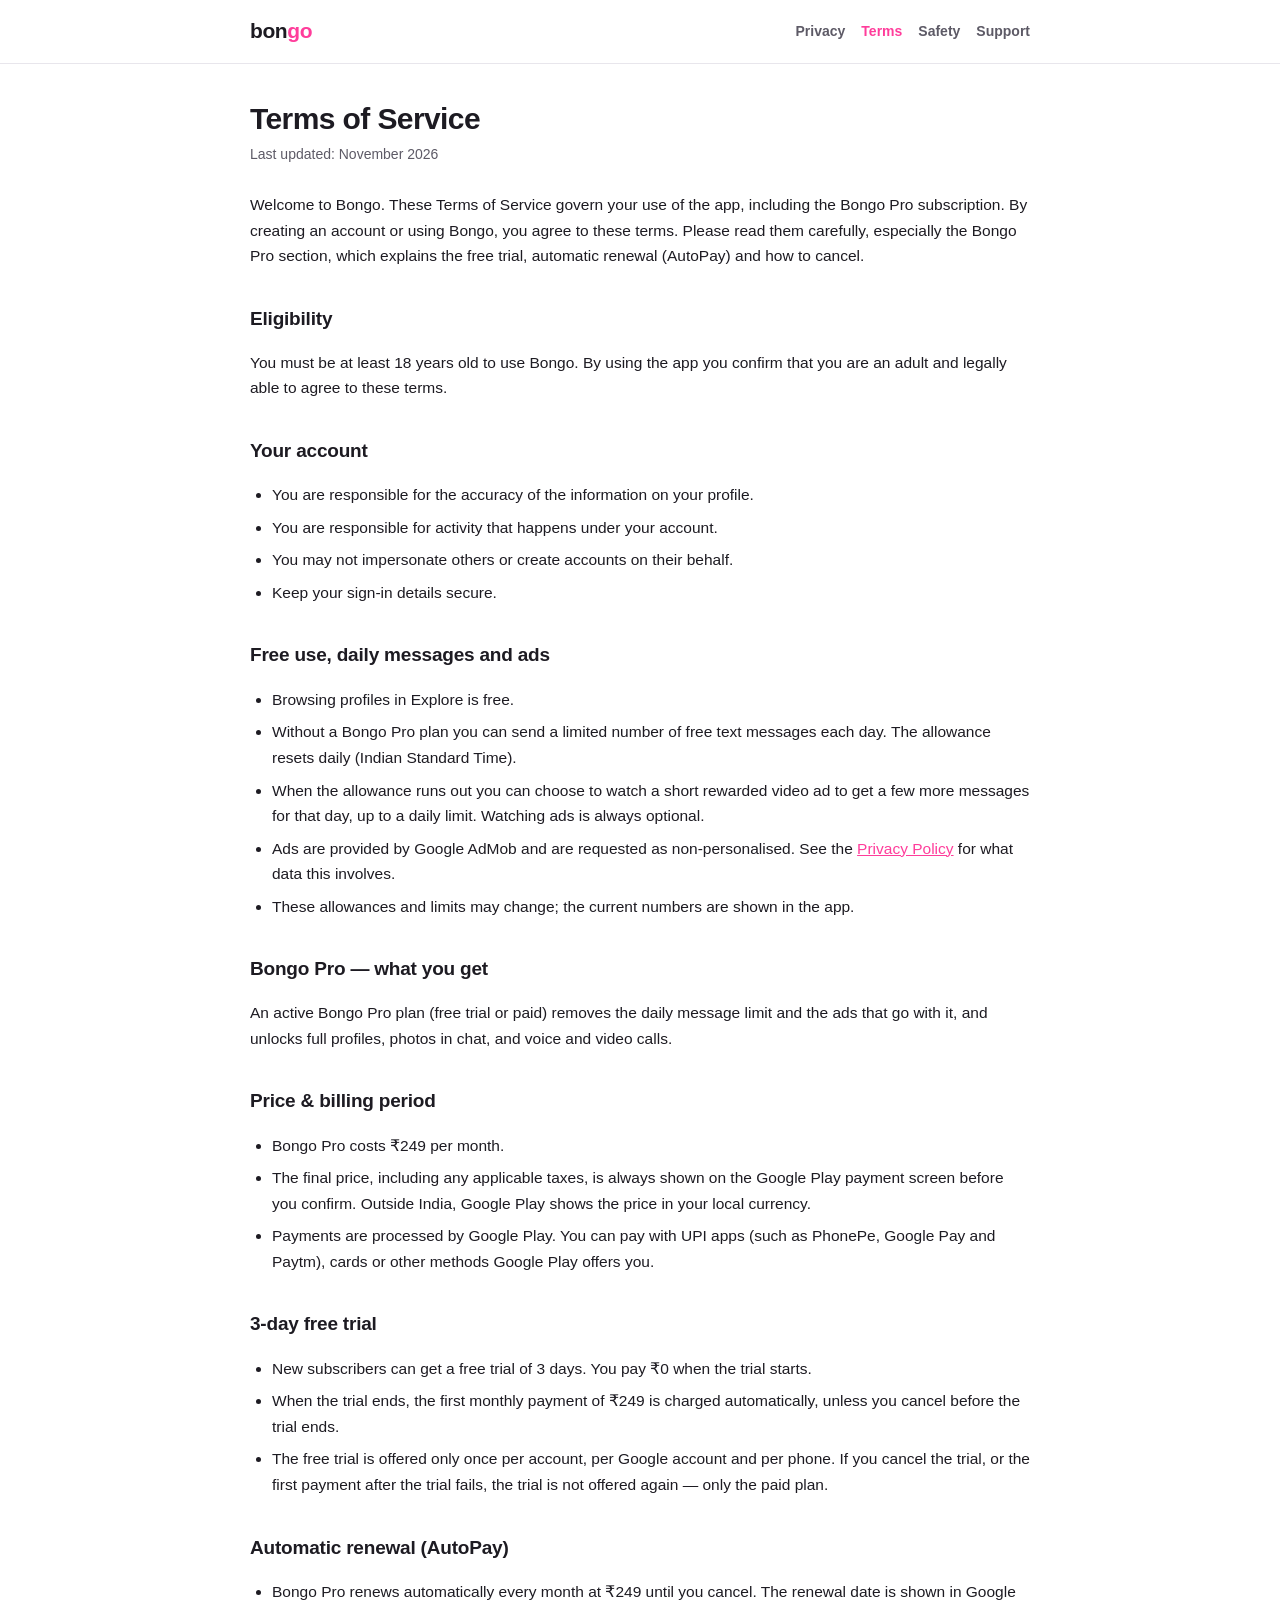
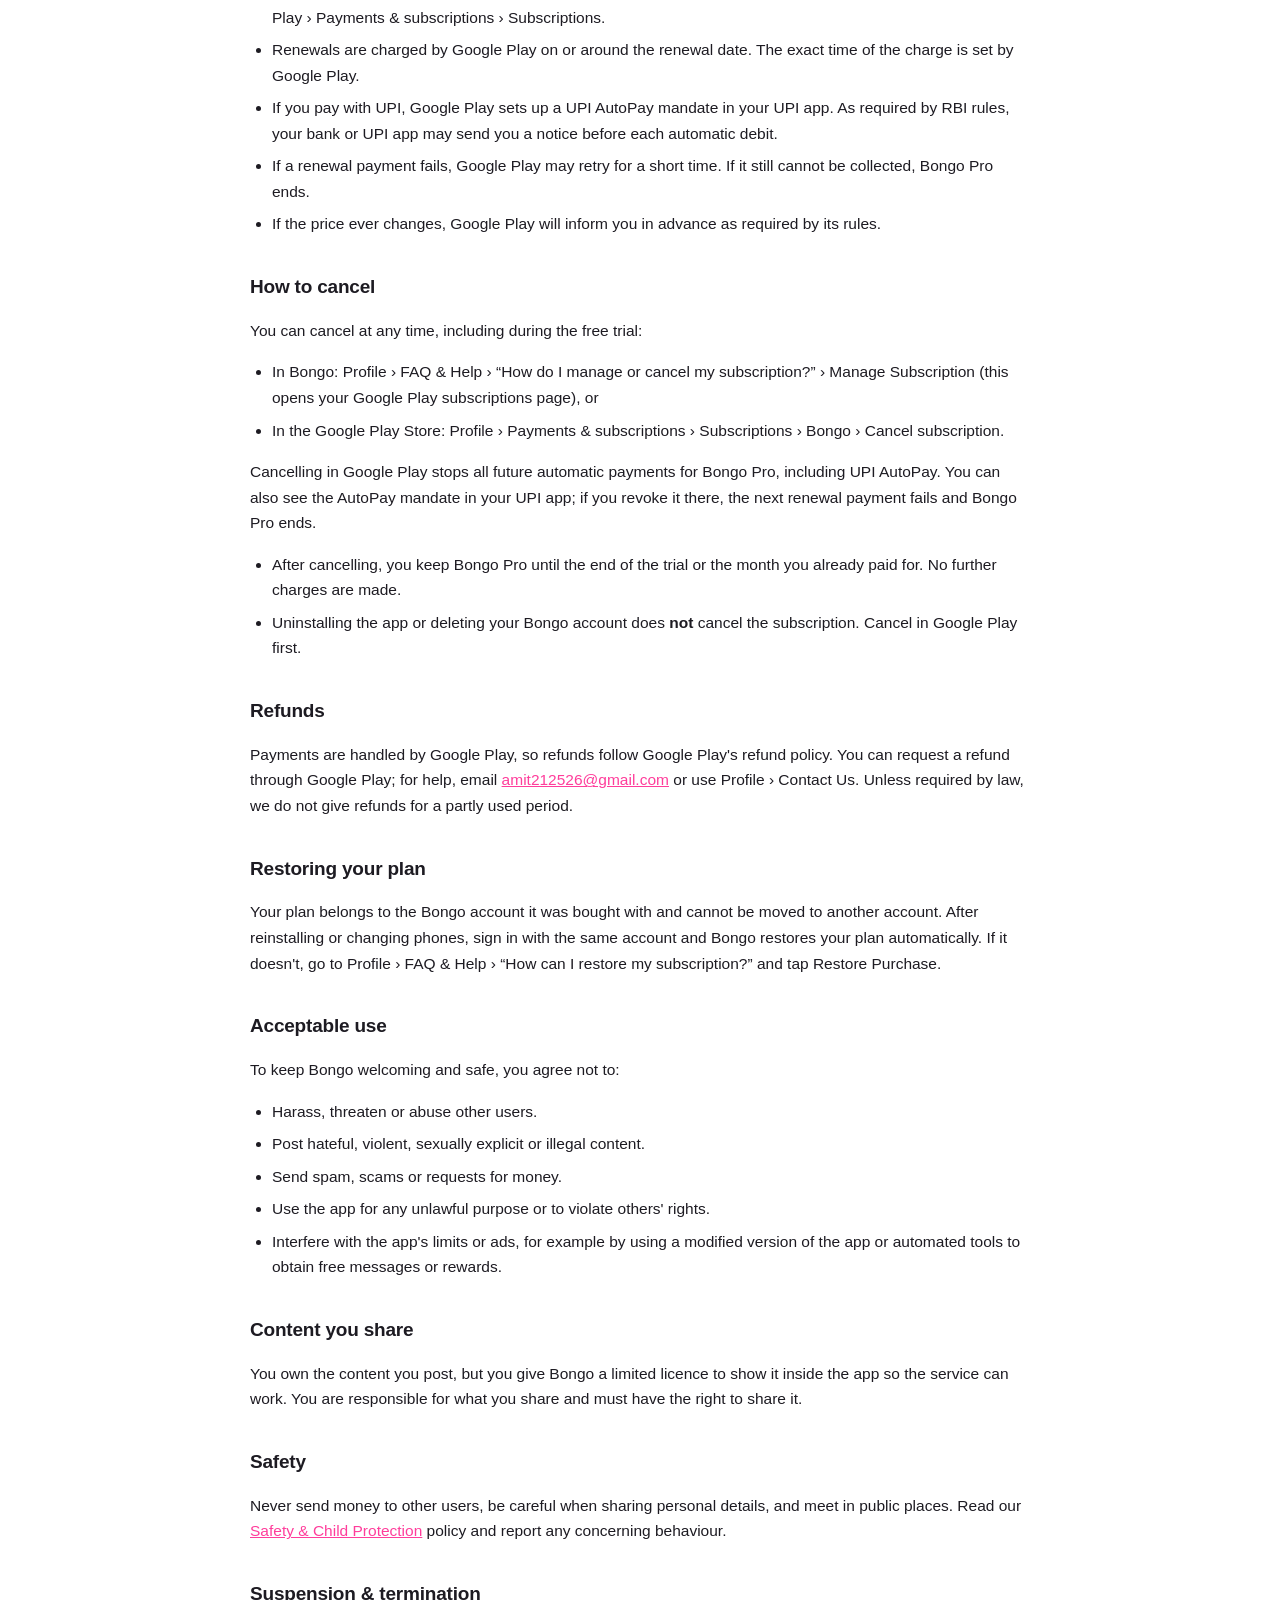
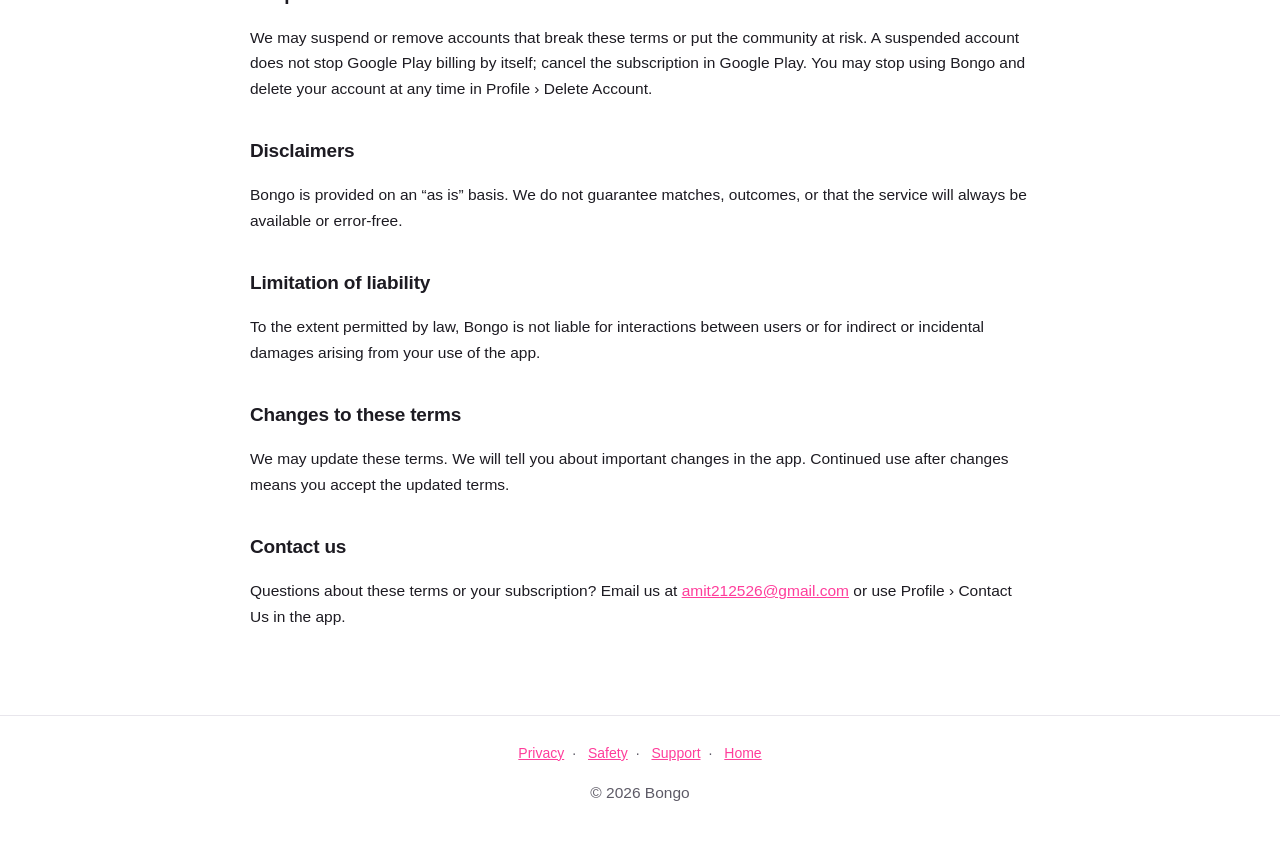
==== terms.html @ 27e984a9 "Add Bongo site: home, privacy policy, terms, safety and support Privacy and terms match the in-app p" ====
<!DOCTYPE html>
<html lang="en">
<head>
<meta charset="utf-8">
<meta name="viewport" content="width=device-width, initial-scale=1">
<title>Terms of Service — Bongo</title>
<meta name="description" content="Terms for using Bongo, the daily free messages, rewarded ads and the Bongo Pro subscription.">
<link rel="stylesheet" href="style.css">
</head>
<body>

<header class="site">
  <div class="bar">
    <a class="brand" href="index.html">bon<span>go</span></a>
    <nav class="site">
      <a href="privacy.html">Privacy</a>
      <a href="terms.html" aria-current="page">Terms</a>
      <a href="safety.html">Safety</a>
      <a href="support.html">Support</a>
    </nav>
  </div>
</header>

<main>
  <h1>Terms of Service</h1>
  <p class="updated">Last updated: November 2026</p>

  <p>Welcome to Bongo. These Terms of Service govern your use of the app, including
  the Bongo Pro subscription. By creating an account or using Bongo, you agree to
  these terms. Please read them carefully, especially the Bongo Pro section, which
  explains the free trial, automatic renewal (AutoPay) and how to cancel.</p>

  <h2>Eligibility</h2>
  <p>You must be at least 18 years old to use Bongo. By using the app you confirm that
  you are an adult and legally able to agree to these terms.</p>

  <h2>Your account</h2>
  <ul>
    <li>You are responsible for the accuracy of the information on your profile.</li>
    <li>You are responsible for activity that happens under your account.</li>
    <li>You may not impersonate others or create accounts on their behalf.</li>
    <li>Keep your sign-in details secure.</li>
  </ul>

  <h2>Free use, daily messages and ads</h2>
  <ul>
    <li>Browsing profiles in Explore is free.</li>
    <li>Without a Bongo Pro plan you can send a limited number of free text messages
    each day. The allowance resets daily (Indian Standard Time).</li>
    <li>When the allowance runs out you can choose to watch a short rewarded video ad
    to get a few more messages for that day, up to a daily limit. Watching ads is
    always optional.</li>
    <li>Ads are provided by Google AdMob and are requested as non-personalised. See
    the <a href="privacy.html">Privacy Policy</a> for what data this involves.</li>
    <li>These allowances and limits may change; the current numbers are shown in the
    app.</li>
  </ul>

  <h2>Bongo Pro — what you get</h2>
  <p>An active Bongo Pro plan (free trial or paid) removes the daily message limit and
  the ads that go with it, and unlocks full profiles, photos in chat, and voice and
  video calls.</p>

  <h2>Price &amp; billing period</h2>
  <ul>
    <li>Bongo Pro costs ₹249 per month.</li>
    <li>The final price, including any applicable taxes, is always shown on the Google
    Play payment screen before you confirm. Outside India, Google Play shows the price
    in your local currency.</li>
    <li>Payments are processed by Google Play. You can pay with UPI apps (such as
    PhonePe, Google Pay and Paytm), cards or other methods Google Play offers you.</li>
  </ul>

  <h2>3-day free trial</h2>
  <ul>
    <li>New subscribers can get a free trial of 3 days. You pay ₹0 when the trial
    starts.</li>
    <li>When the trial ends, the first monthly payment of ₹249 is charged
    automatically, unless you cancel before the trial ends.</li>
    <li>The free trial is offered only once per account, per Google account and per
    phone. If you cancel the trial, or the first payment after the trial fails, the
    trial is not offered again — only the paid plan.</li>
  </ul>

  <h2>Automatic renewal (AutoPay)</h2>
  <ul>
    <li>Bongo Pro renews automatically every month at ₹249 until you cancel. The
    renewal date is shown in Google Play › Payments &amp; subscriptions ›
    Subscriptions.</li>
    <li>Renewals are charged by Google Play on or around the renewal date. The exact
    time of the charge is set by Google Play.</li>
    <li>If you pay with UPI, Google Play sets up a UPI AutoPay mandate in your UPI app.
    As required by RBI rules, your bank or UPI app may send you a notice before each
    automatic debit.</li>
    <li>If a renewal payment fails, Google Play may retry for a short time. If it still
    cannot be collected, Bongo Pro ends.</li>
    <li>If the price ever changes, Google Play will inform you in advance as required
    by its rules.</li>
  </ul>

  <h2>How to cancel</h2>
  <p>You can cancel at any time, including during the free trial:</p>
  <ul>
    <li>In Bongo: Profile › FAQ &amp; Help › “How do I manage or cancel my
    subscription?” › Manage Subscription (this opens your Google Play subscriptions
    page), or</li>
    <li>In the Google Play Store: Profile › Payments &amp; subscriptions ›
    Subscriptions › Bongo › Cancel subscription.</li>
  </ul>
  <p>Cancelling in Google Play stops all future automatic payments for Bongo Pro,
  including UPI AutoPay. You can also see the AutoPay mandate in your UPI app; if you
  revoke it there, the next renewal payment fails and Bongo Pro ends.</p>
  <ul>
    <li>After cancelling, you keep Bongo Pro until the end of the trial or the month
    you already paid for. No further charges are made.</li>
    <li>Uninstalling the app or deleting your Bongo account does <strong>not</strong>
    cancel the subscription. Cancel in Google Play first.</li>
  </ul>

  <h2>Refunds</h2>
  <p>Payments are handled by Google Play, so refunds follow Google Play's refund
  policy. You can request a refund through Google Play; for help, email
  <a href="mailto:amit212526@gmail.com">amit212526@gmail.com</a> or use
  Profile › Contact Us. Unless required by law, we do not give refunds for a partly
  used period.</p>

  <h2>Restoring your plan</h2>
  <p>Your plan belongs to the Bongo account it was bought with and cannot be moved to
  another account. After reinstalling or changing phones, sign in with the same
  account and Bongo restores your plan automatically. If it doesn't, go to
  Profile › FAQ &amp; Help › “How can I restore my subscription?” and tap Restore
  Purchase.</p>

  <h2>Acceptable use</h2>
  <p>To keep Bongo welcoming and safe, you agree not to:</p>
  <ul>
    <li>Harass, threaten or abuse other users.</li>
    <li>Post hateful, violent, sexually explicit or illegal content.</li>
    <li>Send spam, scams or requests for money.</li>
    <li>Use the app for any unlawful purpose or to violate others' rights.</li>
    <li>Interfere with the app's limits or ads, for example by using a modified version
    of the app or automated tools to obtain free messages or rewards.</li>
  </ul>

  <h2>Content you share</h2>
  <p>You own the content you post, but you give Bongo a limited licence to show it
  inside the app so the service can work. You are responsible for what you share and
  must have the right to share it.</p>

  <h2>Safety</h2>
  <p>Never send money to other users, be careful when sharing personal details, and
  meet in public places. Read our <a href="safety.html">Safety &amp; Child
  Protection</a> policy and report any concerning behaviour.</p>

  <h2>Suspension &amp; termination</h2>
  <p>We may suspend or remove accounts that break these terms or put the community at
  risk. A suspended account does not stop Google Play billing by itself; cancel the
  subscription in Google Play. You may stop using Bongo and delete your account at any
  time in Profile › Delete Account.</p>

  <h2>Disclaimers</h2>
  <p>Bongo is provided on an “as is” basis. We do not guarantee matches, outcomes, or
  that the service will always be available or error-free.</p>

  <h2>Limitation of liability</h2>
  <p>To the extent permitted by law, Bongo is not liable for interactions between users
  or for indirect or incidental damages arising from your use of the app.</p>

  <h2>Changes to these terms</h2>
  <p>We may update these terms. We will tell you about important changes in the app.
  Continued use after changes means you accept the updated terms.</p>

  <h2>Contact us</h2>
  <p>Questions about these terms or your subscription? Email us at
  <a href="mailto:amit212526@gmail.com">amit212526@gmail.com</a> or use
  Profile › Contact Us in the app.</p>
</main>

<footer class="site">
  <a href="privacy.html">Privacy</a>·
  <a href="safety.html">Safety</a>·
  <a href="support.html">Support</a>·
  <a href="index.html">Home</a>
  <p>© 2026 Bongo</p>
</footer>

</body>
</html>
---- style.css ----
:root {
  --pink: #FF3D9B;
  --ink: #1D1B22;
  --muted: #5D5A66;
  --surface: #F4F3F6;
  --line: #E8E6EC;
  --white: #fff;
}

* { box-sizing: border-box; }

body {
  margin: 0;
  font-family: -apple-system, BlinkMacSystemFont, "Segoe UI", Roboto, Helvetica, Arial, sans-serif;
  color: var(--ink);
  background: var(--white);
  line-height: 1.65;
  -webkit-text-size-adjust: 100%;
}

a { color: var(--pink); }

header.site {
  border-bottom: 1px solid var(--line);
  background: var(--white);
  position: sticky;
  top: 0;
  z-index: 10;
}

.bar {
  max-width: 820px;
  margin: 0 auto;
  padding: 14px 20px;
  display: flex;
  align-items: center;
  gap: 18px;
  flex-wrap: wrap;
}

.brand {
  font-weight: 800;
  font-size: 21px;
  letter-spacing: -0.4px;
  text-decoration: none;
  color: var(--ink);
}
.brand span { color: var(--pink); }

nav.site { display: flex; gap: 16px; margin-left: auto; flex-wrap: wrap; }
nav.site a {
  text-decoration: none;
  font-size: 14px;
  font-weight: 600;
  color: var(--muted);
}
nav.site a:hover, nav.site a[aria-current="page"] { color: var(--pink); }

main {
  max-width: 820px;
  margin: 0 auto;
  padding: 36px 20px 70px;
}

h1 {
  font-size: 30px;
  line-height: 1.25;
  letter-spacing: -0.6px;
  margin: 0 0 6px;
}

h2 {
  font-size: 19px;
  margin: 34px 0 10px;
  letter-spacing: -0.2px;
}

h3 { font-size: 16px; margin: 22px 0 6px; }

.updated {
  color: var(--muted);
  font-size: 14px;
  margin: 0 0 26px;
}

p, li { font-size: 15.5px; }
ul { padding-left: 22px; }
li { margin-bottom: 7px; }

.lede { font-size: 17px; color: var(--muted); }

.note {
  background: var(--surface);
  border-radius: 14px;
  padding: 14px 18px;
  margin: 22px 0;
}
.note p { margin: 0; font-size: 15px; }

.hero { padding: 26px 0 8px; }
.hero h1 { font-size: 36px; }

.cards {
  display: grid;
  grid-template-columns: repeat(auto-fit, minmax(230px, 1fr));
  gap: 14px;
  margin: 30px 0;
}

.card {
  display: block;
  padding: 20px;
  border: 1px solid var(--line);
  border-radius: 16px;
  text-decoration: none;
  color: var(--ink);
  background: var(--white);
}
.card:hover { border-color: var(--pink); }
.card strong { display: block; font-size: 16px; margin-bottom: 4px; }
.card span { font-size: 14px; color: var(--muted); }

footer.site {
  border-top: 1px solid var(--line);
  padding: 26px 20px 40px;
  text-align: center;
  color: var(--muted);
  font-size: 14px;
}
footer.site a { margin: 0 8px; }

@media (max-width: 560px) {
  .hero h1 { font-size: 29px; }
  h1 { font-size: 26px; }
  .bar { gap: 10px; }
  nav.site { gap: 13px; width: 100%; margin-left: 0; }
}
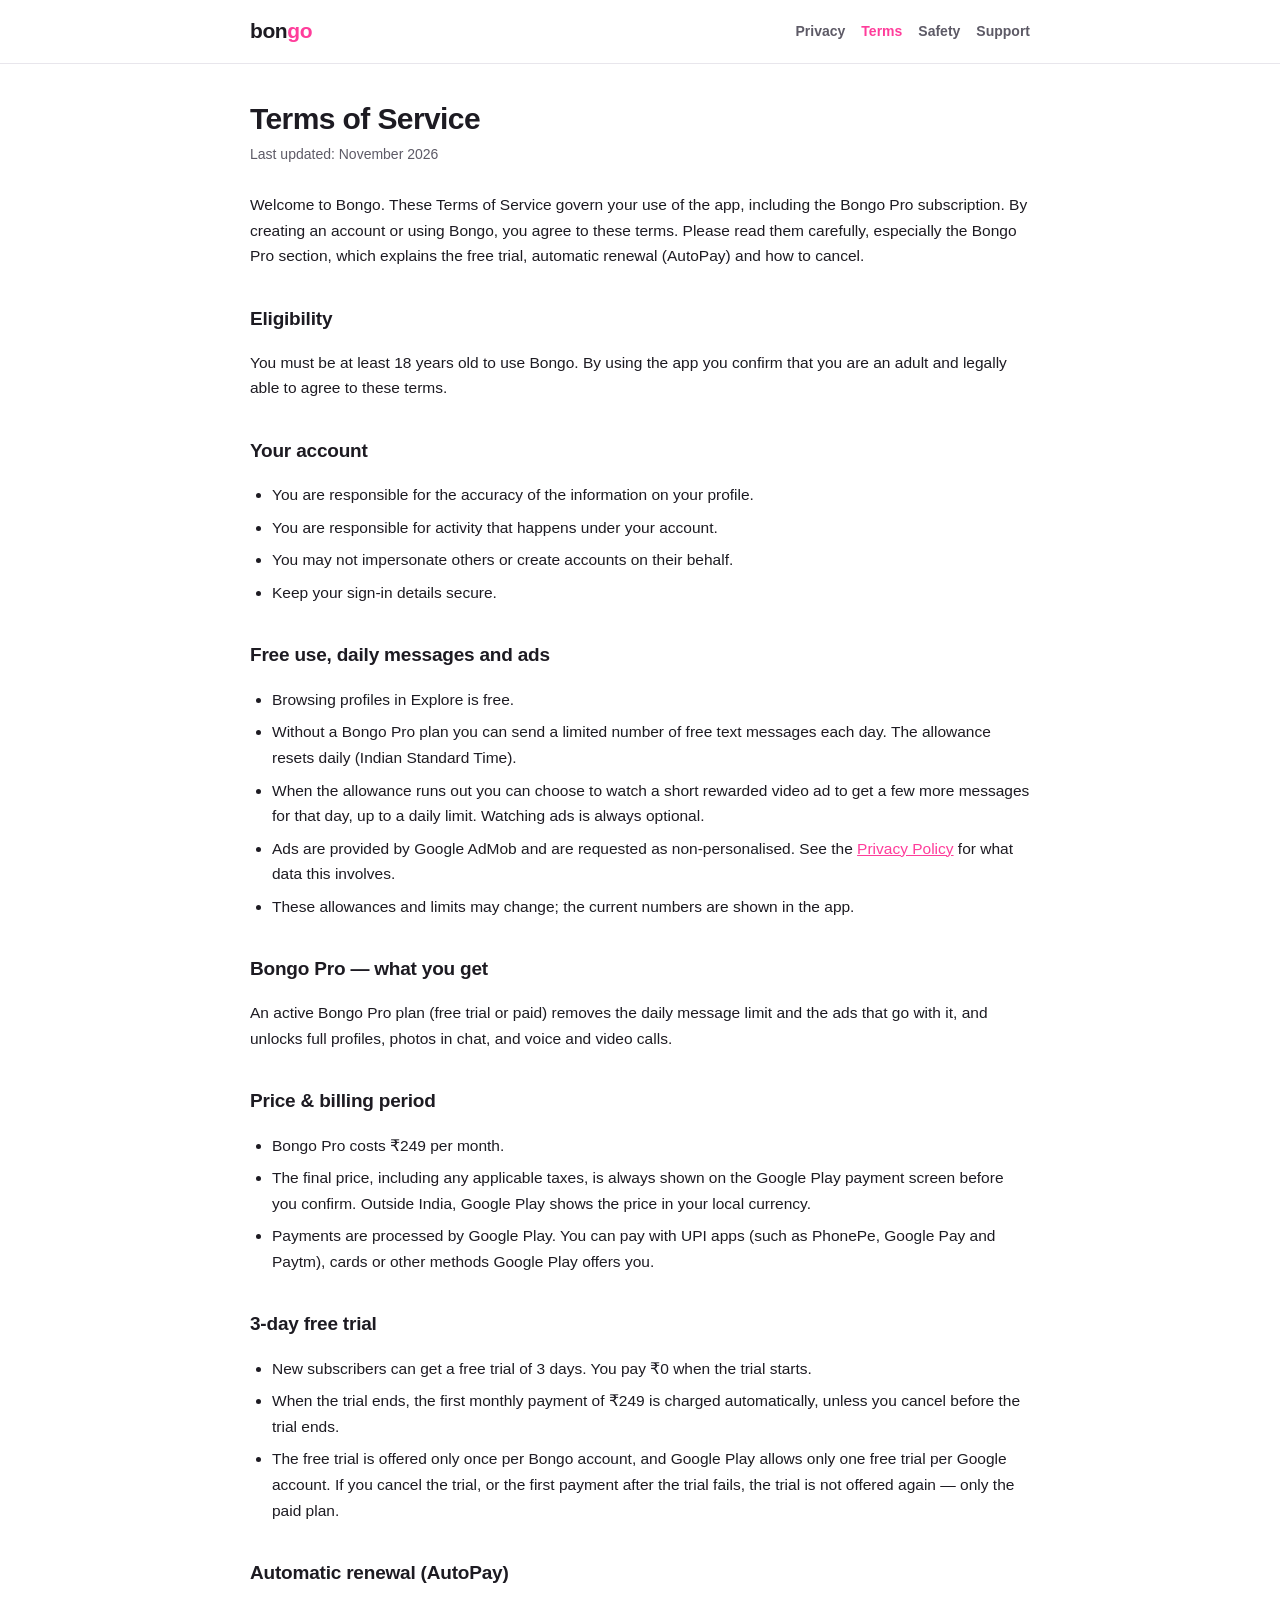
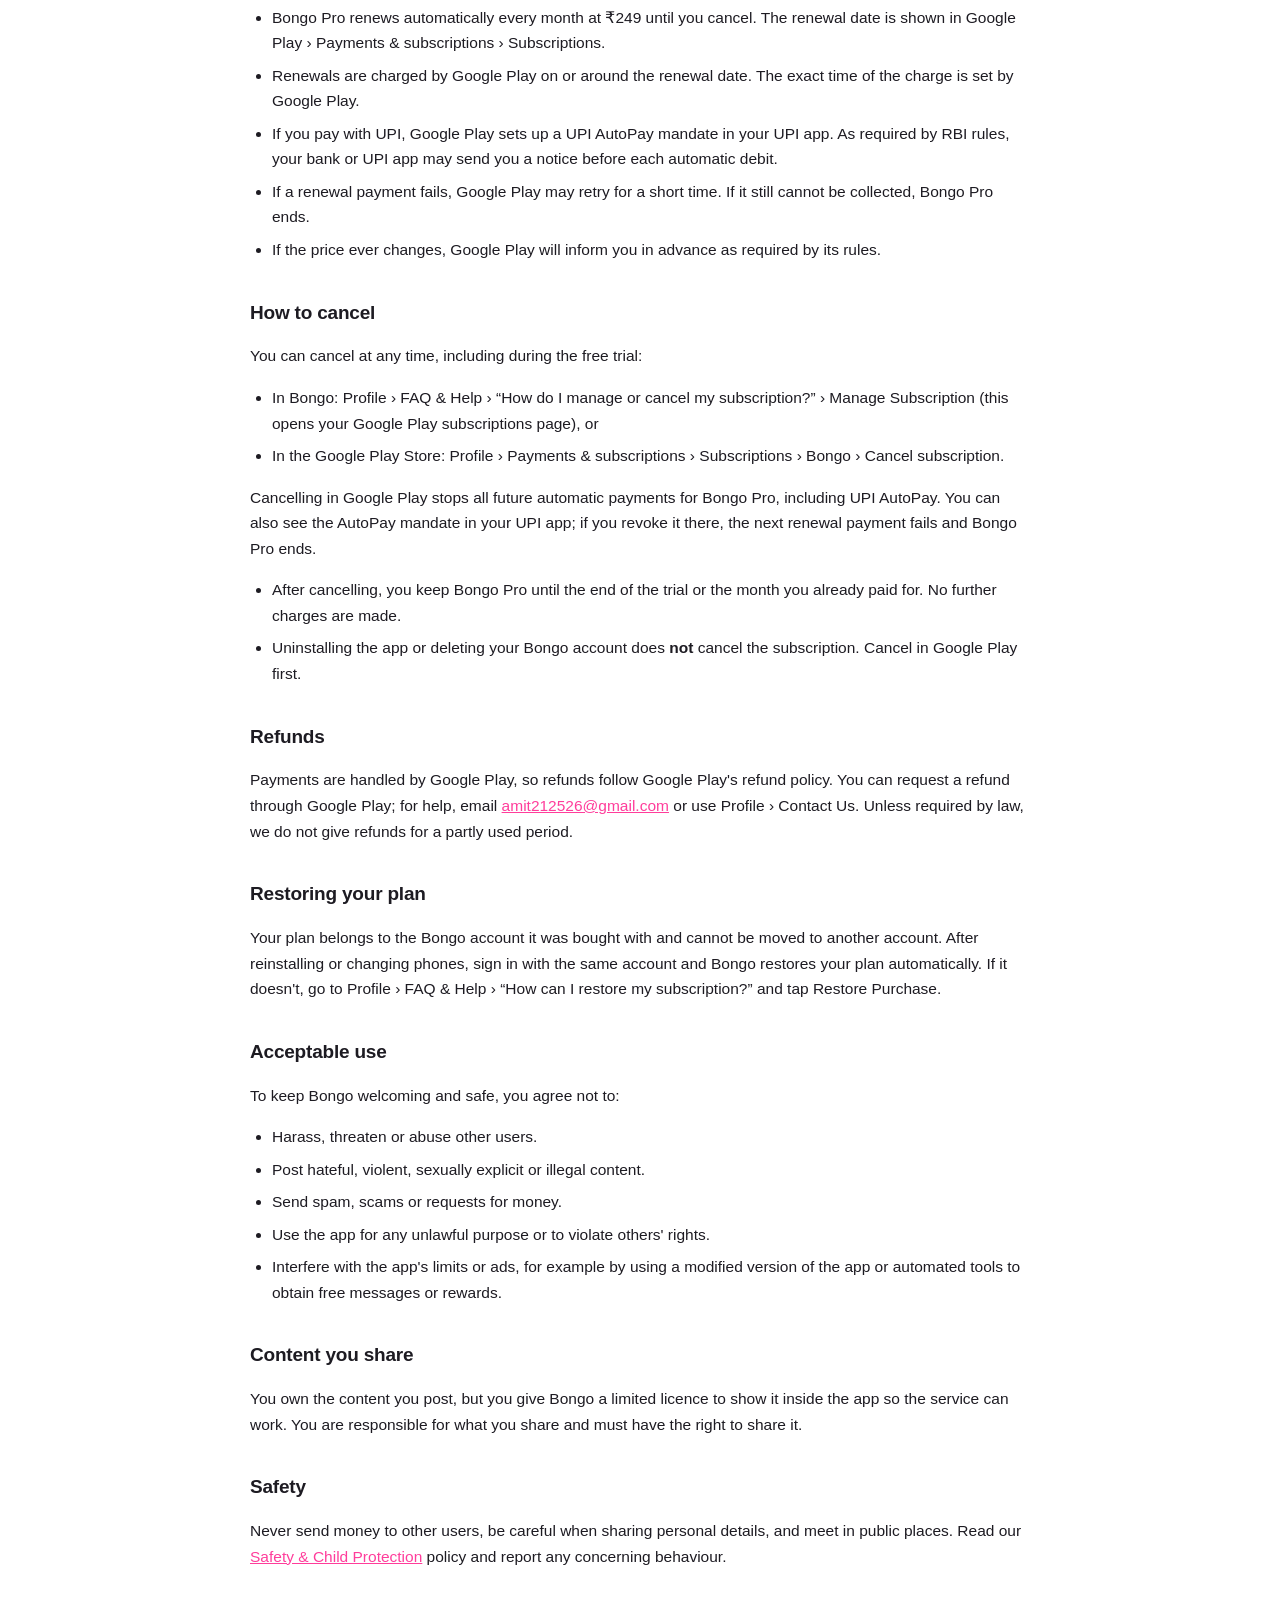
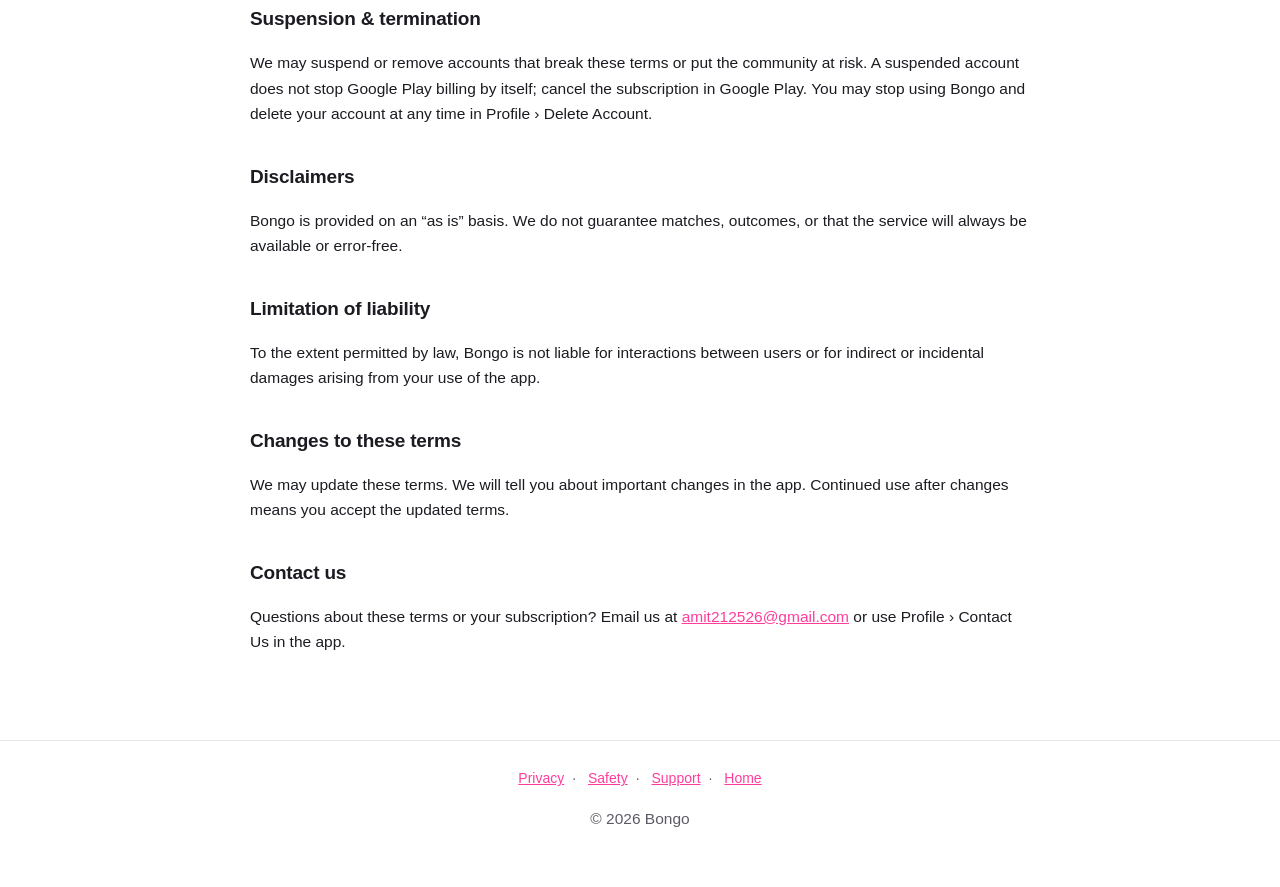
==== commit 3dc34a41: "Drop the Android ID claim: the app never collects one The device-level free-trial block it described" ====
--- a/terms.html
+++ b/terms.html
@@ -77,9 +77,10 @@
     starts.</li>
     <li>When the trial ends, the first monthly payment of ₹249 is charged
     automatically, unless you cancel before the trial ends.</li>
-    <li>The free trial is offered only once per account, per Google account and per
-    phone. If you cancel the trial, or the first payment after the trial fails, the
-    trial is not offered again — only the paid plan.</li>
+    <li>The free trial is offered only once per Bongo account, and Google Play
+    allows only one free trial per Google account. If you cancel the trial, or the
+    first payment after the trial fails, the trial is not offered again — only the
+    paid plan.</li>
   </ul>
 
   <h2>Automatic renewal (AutoPay)</h2>
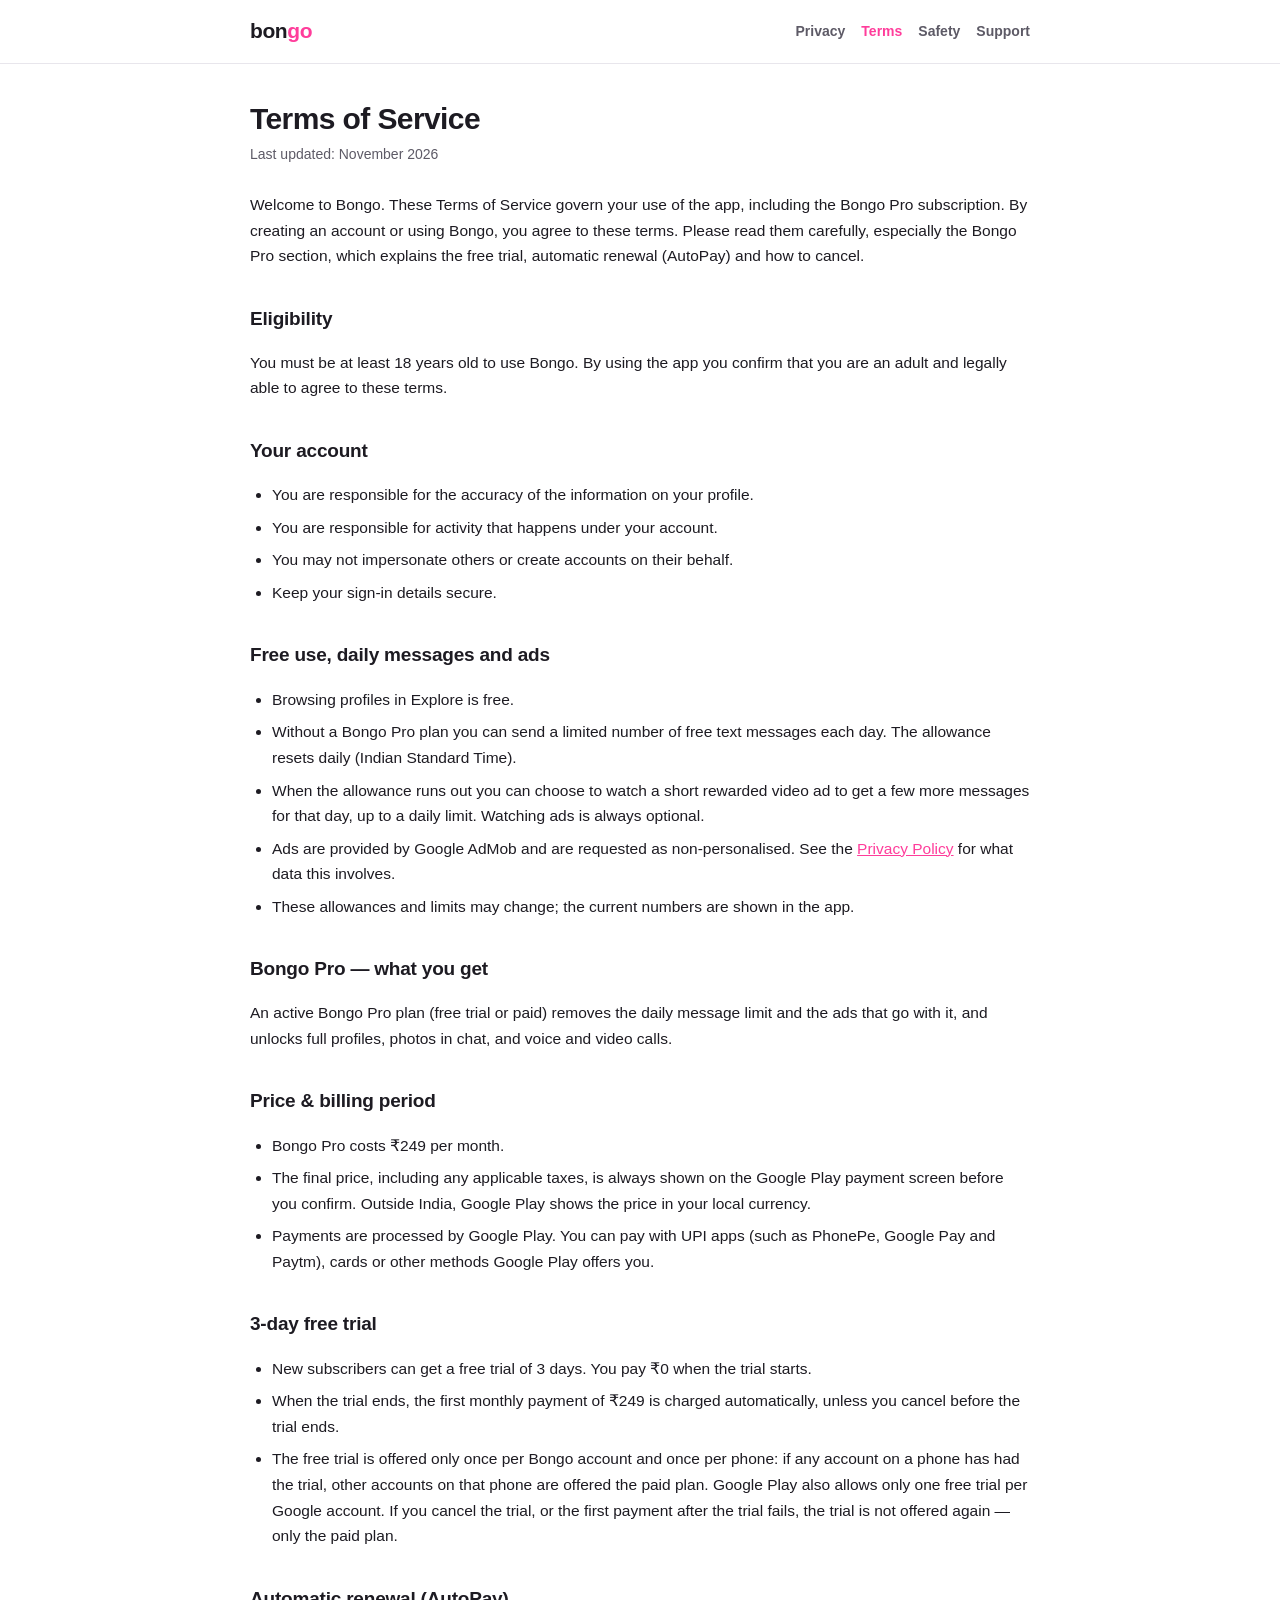
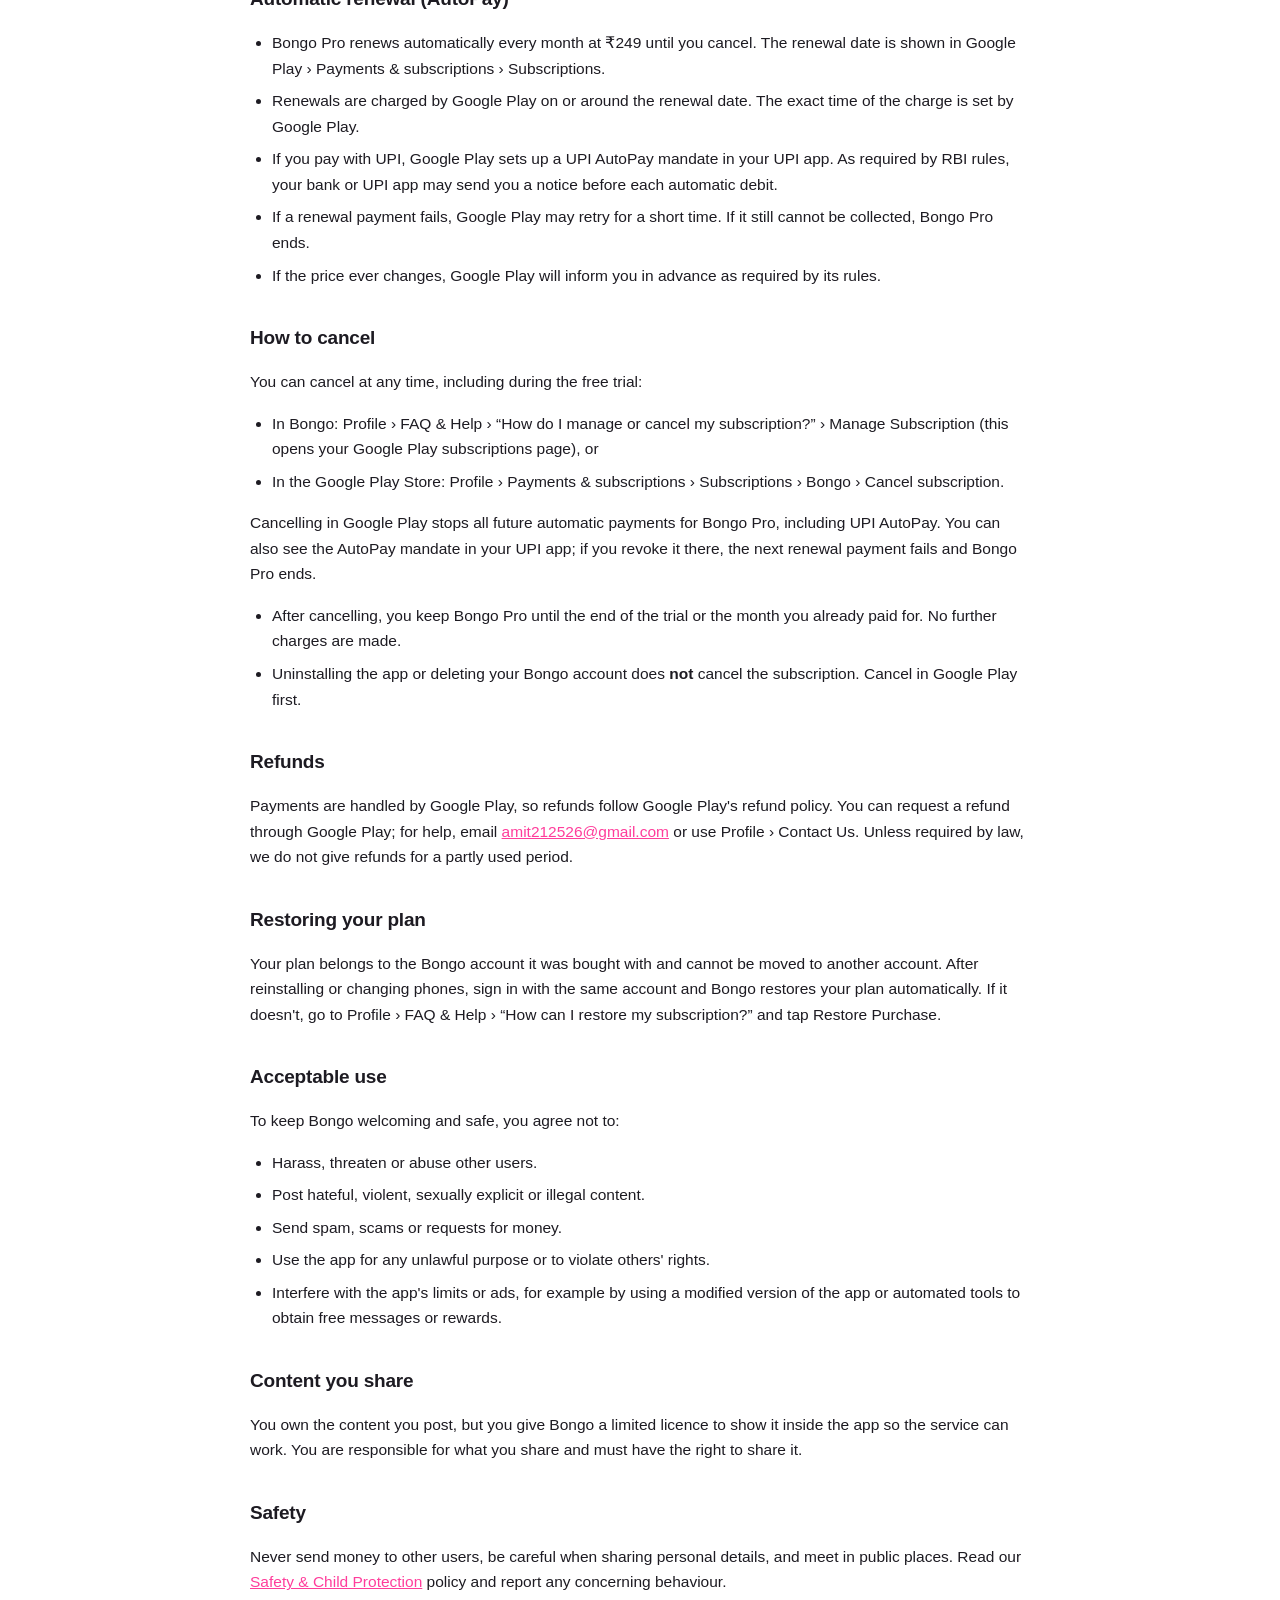
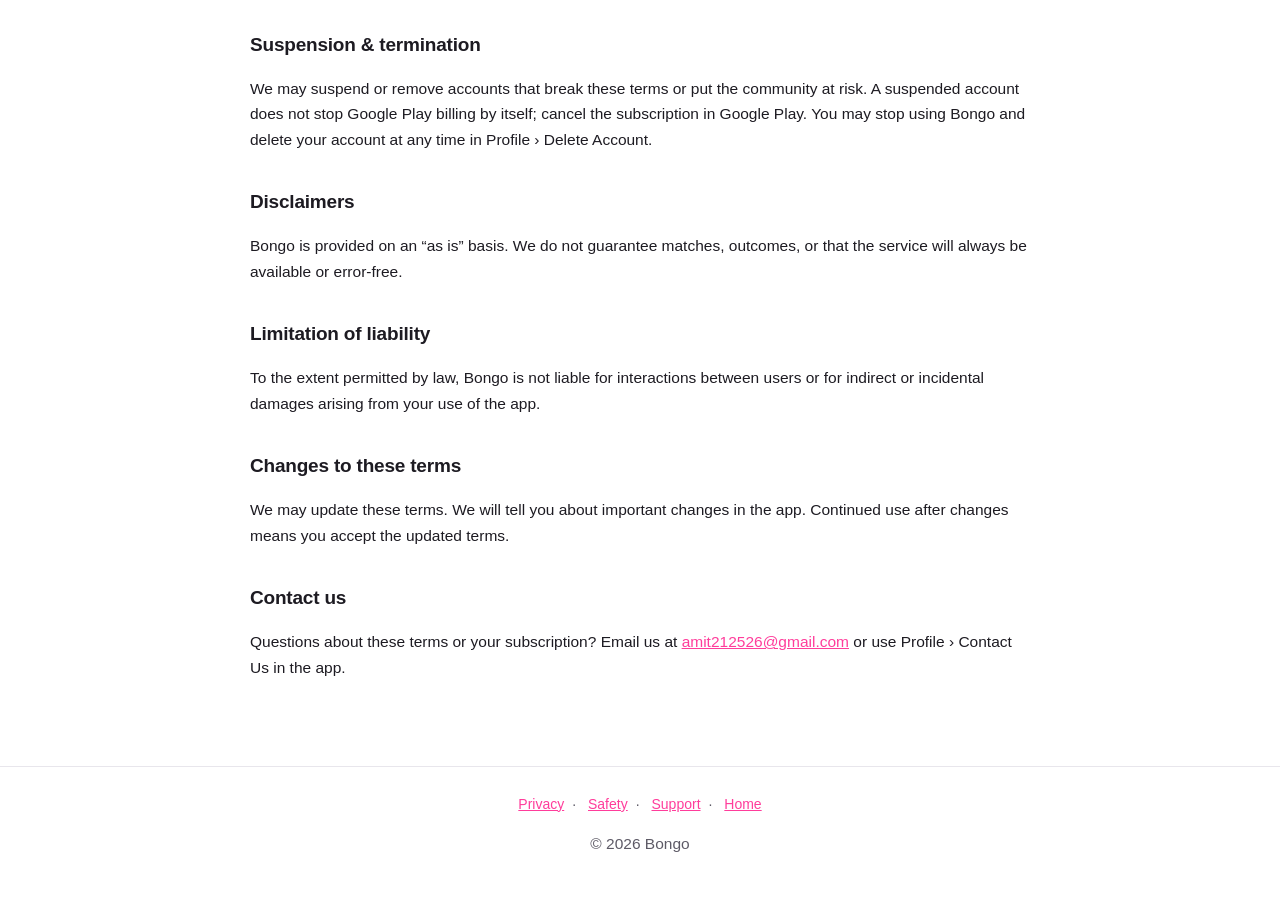
==== commit d715f980: "Privacy & terms: the free trial is once per phone The app now gives the free trial once per phone as" ====
--- a/terms.html
+++ b/terms.html
@@ -77,8 +77,10 @@
     starts.</li>
     <li>When the trial ends, the first monthly payment of ₹249 is charged
     automatically, unless you cancel before the trial ends.</li>
-    <li>The free trial is offered only once per Bongo account, and Google Play
-    allows only one free trial per Google account. If you cancel the trial, or the
+    <li>The free trial is offered only once per Bongo account and once per phone: if
+    any account on a phone has had the trial, other accounts on that phone are offered
+    the paid plan. Google Play also allows only one free trial per Google account. If
+    you cancel the trial, or the
     first payment after the trial fails, the trial is not offered again — only the
     paid plan.</li>
   </ul>
